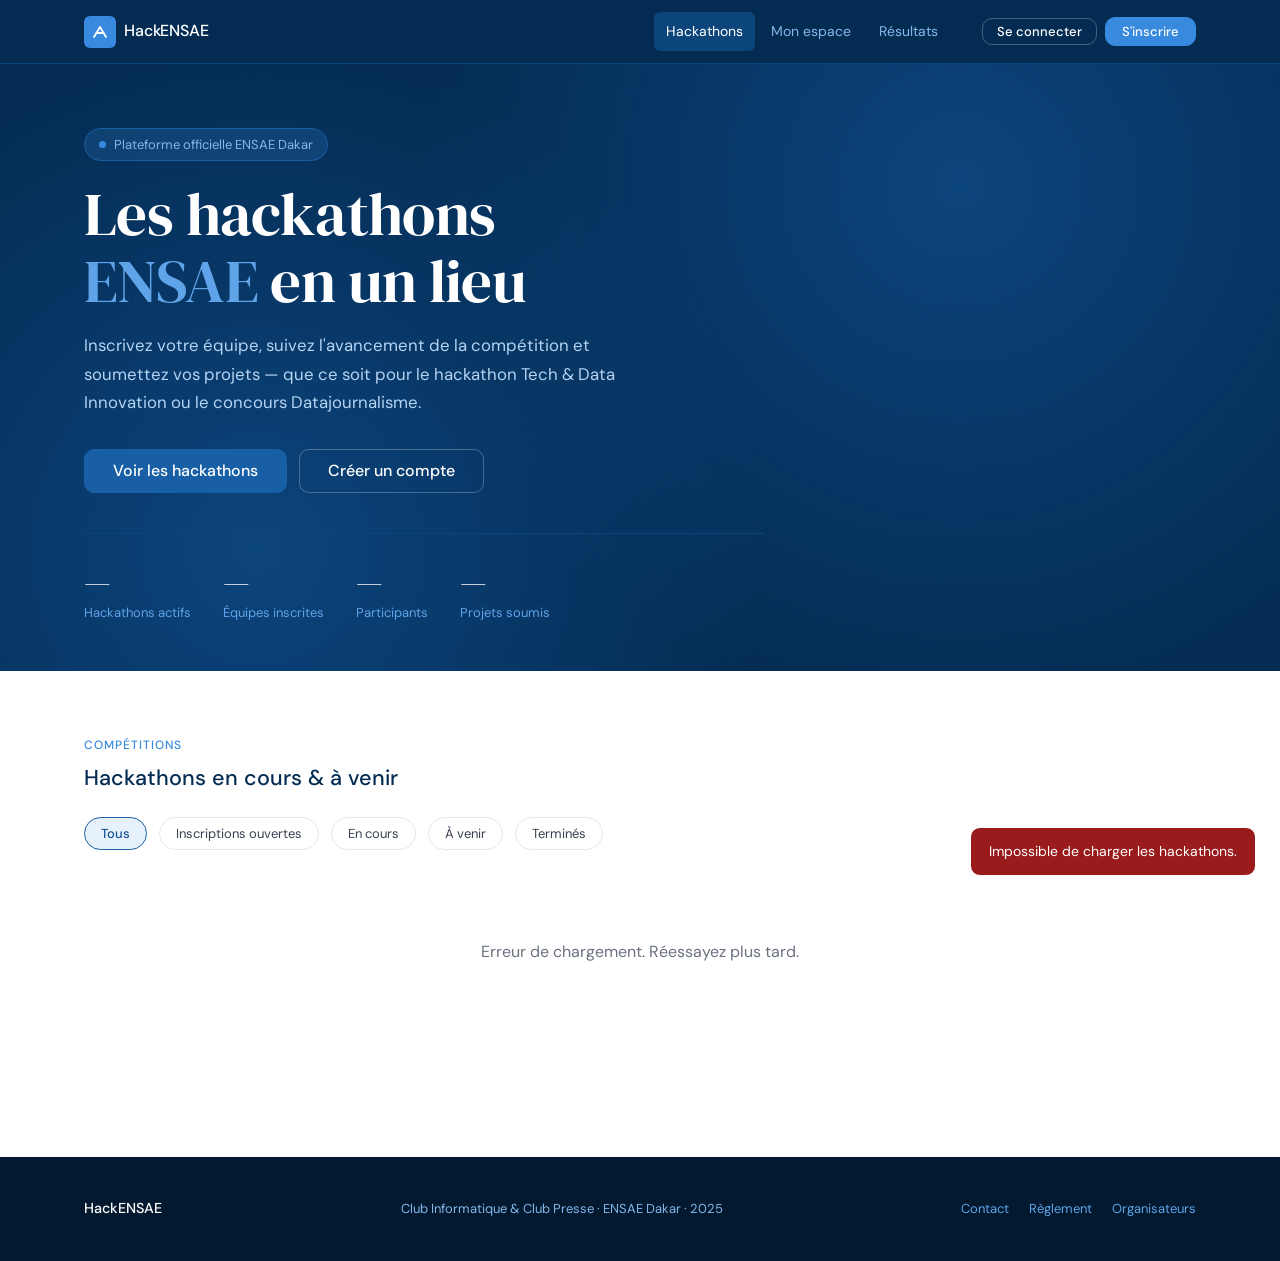
==== frontend/index.html @ 6eb2222e "Initialisation" ====
<!DOCTYPE html>
<html lang="fr">
<head>
  <meta charset="UTF-8"/>
  <meta name="viewport" content="width=device-width, initial-scale=1.0"/>
  <title>HackENSAE — Plateforme des hackathons ENSAE</title>
  <link rel="stylesheet" href="css/design-system.css"/>
  <style>
    .site-hero{background:var(--blue-900);padding:var(--space-16) 0 var(--space-12);position:relative;overflow:hidden;}
    .site-hero::before{content:'';position:absolute;inset:0;background-image:radial-gradient(circle at 75% 20%,var(--blue-800) 0%,transparent 50%),radial-gradient(circle at 20% 80%,var(--blue-800) 0%,transparent 45%);}
    .site-hero__inner{position:relative;z-index:1;max-width:680px;}
    .site-hero__eyebrow{display:inline-flex;align-items:center;gap:var(--space-2);padding:5px 14px;background:rgba(55,138,221,0.2);border:1px solid var(--blue-600);border-radius:var(--radius-full);font-size:0.8125rem;color:var(--blue-200);margin-bottom:var(--space-5);}
    .site-hero__eyebrow span{width:7px;height:7px;border-radius:50%;background:var(--blue-400);animation:pulse 2s ease infinite;}
    @keyframes pulse{0%,100%{opacity:1;transform:scale(1);}50%{opacity:0.5;transform:scale(0.85);}}
    .site-hero h1{color:var(--white);margin-bottom:var(--space-4);}
    .site-hero h1 em{font-style:normal;color:var(--blue-300);font-family:var(--font-display);}
    .site-hero__desc{color:var(--blue-100);font-size:1.05rem;line-height:1.7;margin-bottom:var(--space-8);max-width:560px;}
    .site-hero__actions{display:flex;gap:var(--space-3);flex-wrap:wrap;}
    .site-hero__stats{display:flex;gap:var(--space-8);margin-top:var(--space-10);padding-top:var(--space-8);border-top:1px solid var(--blue-800);flex-wrap:wrap;}
    .hero-stat__value{font-family:var(--font-display);font-size:2rem;color:var(--white);line-height:1;}
    .hero-stat__label{font-size:0.8125rem;color:var(--blue-300);margin-top:4px;}
    .filters-bar{display:flex;align-items:center;gap:var(--space-3);flex-wrap:wrap;margin-bottom:var(--space-6);}
    .filter-btn{padding:7px 16px;border-radius:var(--radius-full);font-size:0.8125rem;border:1px solid var(--gray-200);background:var(--white);color:var(--gray-700);cursor:pointer;transition:all var(--transition);}
    .filter-btn:hover{border-color:var(--blue-300);color:var(--blue-700);background:var(--blue-25);}
    .filter-btn.active{border-color:var(--blue-600);color:var(--blue-700);background:var(--blue-50);font-weight:500;}
    .cards-grid{display:grid;grid-template-columns:repeat(auto-fill,minmax(320px,1fr));gap:var(--space-5);}
    .empty-state{grid-column:1/-1;text-align:center;padding:var(--space-16) var(--space-6);color:var(--gray-500);}
    .cta-band{background:var(--blue-25);border:1px solid var(--blue-100);border-radius:var(--radius-xl);padding:var(--space-10) var(--space-8);display:flex;align-items:center;justify-content:space-between;gap:var(--space-8);flex-wrap:wrap;}
    .cta-band h2{color:var(--blue-900);margin-bottom:var(--space-2);}
    .cta-band p{color:var(--gray-500);font-size:0.9rem;}
    .skeleton{border-radius:var(--radius-lg);border:1px solid var(--gray-200);overflow:hidden;}
    .skeleton__header{height:90px;background:var(--gray-200);animation:shimmer 1.4s ease infinite;}
    .skeleton__body{padding:var(--space-5);display:flex;flex-direction:column;gap:var(--space-3);}
    .skeleton__line{height:13px;background:var(--gray-100);border-radius:4px;animation:shimmer 1.4s ease infinite;}
    .skeleton__line--short{width:60%;}
    @keyframes shimmer{0%,100%{opacity:1;}50%{opacity:0.5;}}
    .site-footer{background:var(--blue-950);color:var(--blue-200);padding:var(--space-10) 0;margin-top:var(--space-16);}
    .footer-inner{display:flex;align-items:center;justify-content:space-between;flex-wrap:wrap;gap:var(--space-4);}
    .footer-logo{font-size:0.9rem;font-weight:500;color:var(--white);}
    .footer-credits{font-size:0.8125rem;}
    .footer-links{display:flex;gap:var(--space-5);}
    .footer-links a{font-size:0.8125rem;color:var(--blue-300);transition:color var(--transition);}
    .footer-links a:hover{color:var(--white);}
  </style>
</head>
<body>
  <header>
    <nav class="navbar">
      <div class="container navbar__inner">
        <a href="index.html" class="navbar__logo">
          <div class="navbar__logo-mark">
            <svg viewBox="0 0 18 18" fill="none"><path d="M3 14L9 4L15 14" stroke="white" stroke-width="1.8" stroke-linecap="round" stroke-linejoin="round"/><path d="M5.5 10H12.5" stroke="white" stroke-width="1.8" stroke-linecap="round"/></svg>
          </div>
          <span class="navbar__logo-text">HackENSAE</span>
        </a>
        <div class="navbar__links">
          <a href="index.html" class="navbar__link active">Hackathons</a>
          <a href="pages/mon-espace.html" class="navbar__link">Mon espace</a>
          <a href="pages/resultats.html" class="navbar__link">Résultats</a>
        </div>
        <div class="navbar__actions">
          <a href="pages/login.html" class="btn btn-ghost btn-sm">Se connecter</a>
          <a href="pages/login.html" class="btn btn-nav btn-sm">S'inscrire</a>
        </div>
      </div>
    </nav>
  </header>

  <section class="site-hero">
    <div class="container">
      <div class="site-hero__inner">
        <div class="site-hero__eyebrow"><span></span>Plateforme officielle ENSAE Dakar</div>
        <h1 class="display-xl">Les hackathons<br><em>ENSAE</em> en un lieu</h1>
        <p class="site-hero__desc">Inscrivez votre équipe, suivez l'avancement de la compétition et soumettez vos projets — que ce soit pour le hackathon Tech &amp; Data Innovation ou le concours Datajournalisme.</p>
        <div class="site-hero__actions">
          <a href="#hackathons" class="btn btn-primary btn-lg">Voir les hackathons</a>
          <a href="pages/login.html" class="btn btn-ghost btn-lg">Créer un compte</a>
        </div>
        <div class="site-hero__stats">
          <div><div class="hero-stat__value" id="stat-hackathons">—</div><div class="hero-stat__label">Hackathons actifs</div></div>
          <div><div class="hero-stat__value" id="stat-equipes">—</div><div class="hero-stat__label">Équipes inscrites</div></div>
          <div><div class="hero-stat__value" id="stat-participants">—</div><div class="hero-stat__label">Participants</div></div>
          <div><div class="hero-stat__value" id="stat-projets">—</div><div class="hero-stat__label">Projets soumis</div></div>
        </div>
      </div>
    </div>
  </section>

  <section class="section" id="hackathons">
    <div class="container">
      <div class="section-header">
        <div><p class="section-eyebrow">Compétitions</p><h2>Hackathons en cours &amp; à venir</h2></div>
      </div>
      <div class="filters-bar">
        <button class="filter-btn active" data-filter="all">Tous</button>
        <button class="filter-btn" data-filter="inscriptions">Inscriptions ouvertes</button>
        <button class="filter-btn" data-filter="en_cours">En cours</button>
        <button class="filter-btn" data-filter="a_venir">À venir</button>
        <button class="filter-btn" data-filter="termine">Terminés</button>
      </div>
      <div class="cards-grid" id="hackathons-grid">
        <div class="skeleton"><div class="skeleton__header"></div><div class="skeleton__body"><div class="skeleton__line"></div><div class="skeleton__line skeleton__line--short"></div><div class="skeleton__line"></div></div></div>
        <div class="skeleton"><div class="skeleton__header"></div><div class="skeleton__body"><div class="skeleton__line"></div><div class="skeleton__line skeleton__line--short"></div><div class="skeleton__line"></div></div></div>
      </div>
    </div>
  </section>

  <footer class="site-footer">
    <div class="container">
      <div class="footer-inner">
        <span class="footer-logo">HackENSAE</span>
        <span class="footer-credits">Club Informatique &amp; Club Presse · ENSAE Dakar · 2025</span>
        <div class="footer-links"><a href="#">Contact</a><a href="#">Règlement</a><a href="pages/login.html?role=organisateur">Organisateurs</a></div>
      </div>
    </div>
  </footer>

  <script src="js/utils.js"></script>
  <script>
    let allHackathons = [];
    let currentFilter = 'all';

    function renderGrid(hackathons) {
      const grid = document.getElementById('hackathons-grid');
      const filtered = currentFilter === 'all'
        ? hackathons
        : hackathons.filter(h => h.statut === currentFilter);
      if (!filtered.length) {
        grid.innerHTML = '<div class="empty-state"><p>Aucun hackathon pour ce filtre.</p></div>';
        return;
      }
      grid.innerHTML = filtered.map(renderHackathonCard).join('');
    }

    async function init() {
      try {
        const [hackathons, stats] = await Promise.all([
          apiFetch('/hackathons'),
          apiFetch('/hackathons/stats'),
        ]);
        allHackathons = hackathons;
        document.getElementById('stat-hackathons').textContent   = stats.hackathons;
        document.getElementById('stat-equipes').textContent      = stats.equipes;
        document.getElementById('stat-participants').textContent = stats.participants;
        document.getElementById('stat-projets').textContent      = stats.projets;
        renderGrid(allHackathons);
      } catch (err) {
        toast('Impossible de charger les hackathons.', 'error');
        document.getElementById('hackathons-grid').innerHTML =
          '<div class="empty-state"><p>Erreur de chargement. Réessayez plus tard.</p></div>';
      }
    }

    document.querySelectorAll('.filter-btn').forEach(btn => {
      btn.addEventListener('click', () => {
        document.querySelectorAll('.filter-btn').forEach(b => b.classList.remove('active'));
        btn.classList.add('active');
        currentFilter = btn.dataset.filter;
        renderGrid(allHackathons);
      });
    });

    init();
  </script>
</body>
</html>
---- frontend/css/design-system.css ----
/* ============================================================
   HackENSAE — Design System
   Palette : bleu marine (#042C53) → blanc
   Police  : DM Sans (corps) + DM Serif Display (titres héro)
   ============================================================ */

@import url('https://fonts.googleapis.com/css2?family=DM+Sans:ital,opsz,wght@0,9..40,300;0,9..40,400;0,9..40,500;1,9..40,300&family=DM+Serif+Display:ital@0;1&display=swap');

/* ── Tokens ─────────────────────────────────────────────── */
:root {
  /* Brand blues */
  --blue-950: #02192F;
  --blue-900: #042C53;
  --blue-800: #0C447C;
  --blue-700: #145196;
  --blue-600: #185FA5;
  --blue-500: #2874BE;
  --blue-400: #378ADD;
  --blue-300: #5FA3E8;
  --blue-200: #85B7EB;
  --blue-100: #B5D4F4;
  --blue-50:  #E6F1FB;
  --blue-25:  #F4F9FE;

  /* Neutrals */
  --gray-900: #111827;
  --gray-700: #374151;
  --gray-500: #6B7280;
  --gray-400: #9CA3AF;
  --gray-200: #E5E7EB;
  --gray-100: #F3F4F6;
  --gray-50:  #F9FAFB;
  --white:    #FFFFFF;

  /* Semantic */
  --success-dark:  #065F46;
  --success-mid:   #059669;
  --success-light: #D1FAE5;
  --warning-dark:  #92400E;
  --warning-mid:   #D97706;
  --warning-light: #FEF3C7;
  --danger-dark:   #991B1B;
  --danger-mid:    #DC2626;
  --danger-light:  #FEE2E2;

  /* Typography */
  --font-display: 'DM Serif Display', Georgia, serif;
  --font-body:    'DM Sans', system-ui, sans-serif;

  /* Spacing scale */
  --space-1:  4px;
  --space-2:  8px;
  --space-3:  12px;
  --space-4:  16px;
  --space-5:  20px;
  --space-6:  24px;
  --space-8:  32px;
  --space-10: 40px;
  --space-12: 48px;
  --space-16: 64px;

  /* Radii */
  --radius-sm: 6px;
  --radius-md: 10px;
  --radius-lg: 14px;
  --radius-xl: 20px;
  --radius-full: 9999px;

  /* Borders */
  --border-light:  1px solid var(--gray-200);
  --border-medium: 1px solid var(--gray-300, #D1D5DB);
  --border-brand:  1px solid var(--blue-200);

  /* Shadows */
  --shadow-xs: 0 1px 2px rgba(4,44,83,0.06);
  --shadow-sm: 0 2px 8px rgba(4,44,83,0.08);
  --shadow-md: 0 4px 16px rgba(4,44,83,0.10);

  /* Transitions */
  --transition: 150ms ease;
  --transition-slow: 280ms ease;

  /* Layout */
  --container-max: 1160px;
  --nav-height: 64px;
}

/* ── Reset ───────────────────────────────────────────────── */
*, *::before, *::after { box-sizing: border-box; margin: 0; padding: 0; }
html { font-size: 16px; -webkit-text-size-adjust: 100%; scroll-behavior: smooth; }
body {
  font-family: var(--font-body);
  font-size: 1rem;
  line-height: 1.65;
  color: var(--gray-900);
  background: var(--white);
  -webkit-font-smoothing: antialiased;
}
img, svg { display: block; max-width: 100%; }
a { color: inherit; text-decoration: none; }
button, input, select, textarea { font-family: inherit; font-size: inherit; }
ul, ol { list-style: none; }

/* ── Typography ─────────────────────────────────────────── */
.display-xl {
  font-family: var(--font-display);
  font-size: clamp(2.4rem, 5vw, 3.8rem);
  line-height: 1.1;
  letter-spacing: -0.01em;
  color: var(--blue-900);
}
.display-lg {
  font-family: var(--font-display);
  font-size: clamp(1.8rem, 3.5vw, 2.6rem);
  line-height: 1.2;
  color: var(--blue-900);
}
h1 { font-size: 1.75rem; font-weight: 500; line-height: 1.3; }
h2 { font-size: 1.35rem; font-weight: 500; line-height: 1.35; }
h3 { font-size: 1.1rem;  font-weight: 500; line-height: 1.4; }
h4 { font-size: 0.95rem; font-weight: 500; }
p  { line-height: 1.7; }

.text-sm   { font-size: 0.875rem; }
.text-xs   { font-size: 0.75rem; }
.text-muted { color: var(--gray-500); }
.text-brand { color: var(--blue-600); }
.font-medium { font-weight: 500; }

/* ── Layout helpers ─────────────────────────────────────── */
.container {
  width: 100%;
  max-width: var(--container-max);
  margin-inline: auto;
  padding-inline: var(--space-6);
}
.section { padding-block: var(--space-16); }
.section-sm { padding-block: var(--space-10); }

/* ── Navigation ─────────────────────────────────────────── */
.navbar {
  position: sticky;
  top: 0;
  z-index: 100;
  height: var(--nav-height);
  background: var(--blue-900);
  border-bottom: 1px solid var(--blue-800);
}
.navbar__inner {
  height: 100%;
  display: flex;
  align-items: center;
  gap: var(--space-8);
}
.navbar__logo {
  display: flex;
  align-items: center;
  gap: var(--space-2);
  margin-right: auto;
}
.navbar__logo-mark {
  width: 32px; height: 32px;
  background: var(--blue-400);
  border-radius: var(--radius-sm);
  display: flex; align-items: center; justify-content: center;
}
.navbar__logo-mark svg { width: 18px; height: 18px; }
.navbar__logo-text {
  font-size: 1rem;
  font-weight: 500;
  color: var(--white);
  letter-spacing: -0.01em;
}
.navbar__links { display: flex; gap: var(--space-1); }
.navbar__link {
  padding: var(--space-2) var(--space-3);
  border-radius: var(--radius-sm);
  font-size: 0.875rem;
  color: var(--blue-200);
  transition: color var(--transition), background var(--transition);
}
.navbar__link:hover { color: var(--white); background: var(--blue-800); }
.navbar__link.active { color: var(--white); background: var(--blue-800); }
.navbar__actions { display: flex; gap: var(--space-2); align-items: center; }

/* ── Buttons ─────────────────────────────────────────────── */
.btn {
  display: inline-flex;
  align-items: center;
  justify-content: center;
  gap: var(--space-2);
  padding: 9px 20px;
  border-radius: var(--radius-md);
  font-size: 0.875rem;
  font-weight: 500;
  border: 1px solid transparent;
  cursor: pointer;
  transition: background var(--transition), border-color var(--transition), transform var(--transition);
  white-space: nowrap;
  line-height: 1;
}
.btn:active { transform: scale(0.98); }
.btn:disabled { opacity: 0.5; cursor: not-allowed; }

.btn-primary {
  background: var(--blue-600);
  color: var(--white);
  border-color: var(--blue-600);
}
.btn-primary:hover { background: var(--blue-700); border-color: var(--blue-700); }

.btn-secondary {
  background: var(--white);
  color: var(--blue-700);
  border-color: var(--blue-200);
}
.btn-secondary:hover { background: var(--blue-25); border-color: var(--blue-300); }

.btn-ghost {
  background: transparent;
  color: var(--white);
  border-color: rgba(255,255,255,0.25);
}
.btn-ghost:hover { background: rgba(255,255,255,0.1); border-color: rgba(255,255,255,0.4); }

.btn-outline {
  background: transparent;
  color: var(--gray-700);
  border-color: var(--gray-200);
}
.btn-outline:hover { background: var(--gray-50); border-color: var(--gray-300, #D1D5DB); }

.btn-sm { padding: 6px 14px; font-size: 0.8125rem; }
.btn-lg { padding: 13px 28px; font-size: 1rem; }
.btn-full { width: 100%; }

.btn-nav {
  background: var(--blue-400);
  color: var(--white);
  border-color: var(--blue-400);
  font-size: 0.8125rem;
  padding: 7px 16px;
}
.btn-nav:hover { background: var(--blue-300); }

/* ── Badges & tags ───────────────────────────────────────── */
.badge {
  display: inline-flex;
  align-items: center;
  gap: 5px;
  padding: 3px 10px;
  border-radius: var(--radius-full);
  font-size: 0.75rem;
  font-weight: 500;
  line-height: 1.4;
}
.badge::before {
  content: '';
  width: 6px; height: 6px;
  border-radius: 50%;
  background: currentColor;
  opacity: 0.7;
  flex-shrink: 0;
}
.badge-blue    { background: var(--blue-50);      color: var(--blue-800); }
.badge-green   { background: var(--success-light); color: var(--success-dark); }
.badge-amber   { background: var(--warning-light); color: var(--warning-dark); }
.badge-red     { background: var(--danger-light);  color: var(--danger-dark); }
.badge-gray    { background: var(--gray-100);      color: var(--gray-700); }

.tag {
  display: inline-block;
  padding: 4px 10px;
  border-radius: var(--radius-sm);
  font-size: 0.75rem;
  font-weight: 500;
  background: var(--blue-50);
  color: var(--blue-800);
  border: 1px solid var(--blue-100);
}

/* ── Cards ───────────────────────────────────────────────── */
.card {
  background: var(--white);
  border: var(--border-light);
  border-radius: var(--radius-lg);
  overflow: hidden;
  transition: box-shadow var(--transition-slow), transform var(--transition-slow);
}
.card:hover {
  box-shadow: var(--shadow-md);
  transform: translateY(-2px);
}
.card__header {
  padding: var(--space-5) var(--space-6);
  background: var(--blue-900);
  position: relative;
}
.card__header--teal { background: var(--success-dark); }
.card__header-badge {
  position: absolute;
  top: var(--space-4);
  right: var(--space-4);
}
.card__header h3 { color: var(--white); font-size: 1rem; margin-bottom: 2px; }
.card__header p  { color: var(--blue-200); font-size: 0.8125rem; }
.card__header--teal p { color: rgba(255,255,255,0.7); }
.card__body { padding: var(--space-5) var(--space-6); }
.card__footer {
  padding: var(--space-4) var(--space-6);
  border-top: var(--border-light);
  display: flex;
  align-items: center;
  justify-content: space-between;
}

/* ── Metric cards ────────────────────────────────────────── */
.metric-card {
  background: var(--blue-25);
  border: var(--border-brand);
  border-radius: var(--radius-md);
  padding: var(--space-4) var(--space-5);
}
.metric-card__label {
  font-size: 0.75rem;
  color: var(--gray-500);
  margin-bottom: var(--space-1);
  font-weight: 500;
  text-transform: uppercase;
  letter-spacing: 0.04em;
}
.metric-card__value {
  font-size: 1.75rem;
  font-weight: 500;
  color: var(--blue-900);
  line-height: 1;
}
.metric-card__sub {
  font-size: 0.75rem;
  color: var(--success-mid);
  margin-top: 4px;
}
.metric-card__sub--warn { color: var(--warning-mid); }

/* ── Progress ────────────────────────────────────────────── */
.progress {
  height: 5px;
  background: var(--gray-200);
  border-radius: var(--radius-full);
  overflow: hidden;
}
.progress__bar {
  height: 100%;
  background: var(--blue-500);
  border-radius: var(--radius-full);
  transition: width 0.5s ease;
}
.progress__bar--green  { background: var(--success-mid); }
.progress__bar--amber  { background: var(--warning-mid); }

/* ── Forms ───────────────────────────────────────────────── */
.form-group { display: flex; flex-direction: column; gap: 6px; }
.form-label {
  font-size: 0.8125rem;
  font-weight: 500;
  color: var(--gray-700);
}
.form-label .required { color: var(--danger-mid); margin-left: 2px; }
.form-control {
  padding: 9px 13px;
  border-radius: var(--radius-md);
  border: var(--border-light);
  background: var(--white);
  color: var(--gray-900);
  font-size: 0.875rem;
  transition: border-color var(--transition), box-shadow var(--transition);
  width: 100%;
}
.form-control:hover  { border-color: var(--blue-200); }
.form-control:focus  {
  outline: none;
  border-color: var(--blue-400);
  box-shadow: 0 0 0 3px rgba(55,138,221,0.15);
}
.form-control::placeholder { color: var(--gray-400); }
textarea.form-control { resize: vertical; min-height: 90px; line-height: 1.6; }
select.form-control   { cursor: pointer; }

.form-hint { font-size: 0.75rem; color: var(--gray-500); }
.form-error { font-size: 0.75rem; color: var(--danger-mid); }

.form-grid-2 { display: grid; grid-template-columns: 1fr 1fr; gap: var(--space-4); }
.form-grid-3 { display: grid; grid-template-columns: 1fr 1fr 1fr; gap: var(--space-4); }
@media (max-width: 600px) {
  .form-grid-2, .form-grid-3 { grid-template-columns: 1fr; }
}

/* ── Sections ────────────────────────────────────────────── */
.section-header {
  display: flex;
  align-items: baseline;
  justify-content: space-between;
  margin-bottom: var(--space-6);
  gap: var(--space-4);
}
.section-header h2 { color: var(--blue-900); }
.section-eyebrow {
  font-size: 0.75rem;
  font-weight: 500;
  text-transform: uppercase;
  letter-spacing: 0.08em;
  color: var(--blue-400);
  margin-bottom: var(--space-2);
}

/* ── Dividers ────────────────────────────────────────────── */
hr { border: none; border-top: var(--border-light); }
.divider { border-top: var(--border-light); margin-block: var(--space-6); }

/* ── Alerts / Banners ────────────────────────────────────── */
.alert {
  display: flex;
  gap: var(--space-3);
  padding: var(--space-3) var(--space-4);
  border-radius: var(--radius-md);
  font-size: 0.875rem;
  border: 1px solid transparent;
}
.alert-info    { background: var(--blue-50);      border-color: var(--blue-100);      color: var(--blue-800); }
.alert-success { background: var(--success-light); border-color: #A7F3D0;              color: var(--success-dark); }
.alert-warning { background: var(--warning-light); border-color: #FDE68A;              color: var(--warning-dark); }
.alert-danger  { background: var(--danger-light);  border-color: #FECACA;              color: var(--danger-dark); }

/* ── Steps indicator ─────────────────────────────────────── */
.steps-bar {
  display: flex;
  align-items: center;
  gap: 0;
  padding: var(--space-3) var(--space-6);
  background: var(--blue-800);
  overflow-x: auto;
}
.step-item {
  display: flex;
  align-items: center;
  gap: var(--space-2);
  padding: var(--space-2) 0;
  margin-right: var(--space-6);
  font-size: 0.8125rem;
  color: var(--blue-200);
  border-bottom: 2px solid transparent;
  white-space: nowrap;
  flex-shrink: 0;
  cursor: default;
}
.step-item.active { color: var(--white); border-bottom-color: var(--white); }
.step-item.done   { color: rgba(159,225,203,0.85); }
.step-num {
  width: 22px; height: 22px;
  border-radius: 50%;
  background: var(--blue-900);
  display: flex; align-items: center; justify-content: center;
  font-size: 0.7rem; font-weight: 500;
  flex-shrink: 0;
}
.step-item.active .step-num { background: var(--white); color: var(--blue-800); }
.step-item.done   .step-num { background: var(--success-mid); color: var(--white); }

/* ── Hero banner ─────────────────────────────────────────── */
.hero-banner {
  background: var(--blue-900);
  padding: var(--space-8) var(--space-8) var(--space-6);
  position: relative;
  overflow: hidden;
}
.hero-banner::before {
  content: '';
  position: absolute;
  right: -80px; top: -80px;
  width: 320px; height: 320px;
  border-radius: 50%;
  background: var(--blue-800);
  opacity: 0.4;
}
.hero-banner::after {
  content: '';
  position: absolute;
  right: 60px; top: 40px;
  width: 160px; height: 160px;
  border-radius: 50%;
  background: var(--blue-700);
  opacity: 0.25;
}
.hero-banner__content { position: relative; z-index: 1; }
.hero-banner h1       { color: var(--white); margin-bottom: var(--space-2); }
.hero-banner p        { color: var(--blue-200); font-size: 0.9rem; }
.hero-banner__meta {
  display: flex;
  gap: var(--space-6);
  margin-top: var(--space-5);
  flex-wrap: wrap;
}
.hero-meta-item { display: flex; flex-direction: column; gap: 2px; }
.hero-meta-item__label { font-size: 0.7rem; color: var(--blue-300); text-transform: uppercase; letter-spacing: 0.06em; }
.hero-meta-item__value { font-size: 0.875rem; color: var(--white); font-weight: 500; }

/* ── Tables ──────────────────────────────────────────────── */
.table-wrapper { overflow-x: auto; border-radius: var(--radius-lg); border: var(--border-light); }
table { width: 100%; border-collapse: collapse; font-size: 0.875rem; }
thead tr { background: var(--blue-25); border-bottom: var(--border-brand); }
thead th { padding: 11px var(--space-4); text-align: left; font-weight: 500; color: var(--blue-800); font-size: 0.8125rem; white-space: nowrap; }
tbody tr { border-bottom: var(--border-light); transition: background var(--transition); }
tbody tr:last-child { border-bottom: none; }
tbody tr:hover { background: var(--gray-50); }
tbody td { padding: 11px var(--space-4); color: var(--gray-700); vertical-align: middle; }

/* ── Sidebar layout ──────────────────────────────────────── */
.sidebar-layout {
  display: grid;
  grid-template-columns: minmax(0, 1fr) 300px;
  gap: var(--space-6);
  align-items: start;
}
@media (max-width: 900px) {
  .sidebar-layout { grid-template-columns: 1fr; }
}

/* ── Upload zone ─────────────────────────────────────────── */
.upload-zone {
  border: 1.5px dashed var(--gray-200);
  border-radius: var(--radius-md);
  padding: var(--space-6);
  text-align: center;
  cursor: pointer;
  transition: border-color var(--transition), background var(--transition);
}
.upload-zone:hover { border-color: var(--blue-300); background: var(--blue-25); }
.upload-zone__icon { margin: 0 auto var(--space-3); color: var(--gray-400); }
.upload-zone__title { font-size: 0.875rem; color: var(--gray-700); font-weight: 500; }
.upload-zone__hint  { font-size: 0.75rem; color: var(--gray-500); margin-top: 3px; }

/* ── Member block ────────────────────────────────────────── */
.member-block {
  background: var(--gray-50);
  border: var(--border-light);
  border-radius: var(--radius-md);
  padding: var(--space-4) var(--space-5);
  margin-bottom: var(--space-3);
}
.member-block__header {
  display: flex;
  align-items: center;
  justify-content: space-between;
  margin-bottom: var(--space-3);
}
.member-block__title { font-size: 0.8125rem; font-weight: 500; color: var(--gray-700); }

/* ── Responsive ──────────────────────────────────────────── */
@media (max-width: 768px) {
  :root { --nav-height: 56px; }
  .navbar__links { display: none; }
  .container { padding-inline: var(--space-4); }
  .section { padding-block: var(--space-10); }
  .hero-banner { padding: var(--space-6) var(--space-5) var(--space-5); }
}

/* ── Utilities ───────────────────────────────────────────── */
.flex       { display: flex; }
.flex-col   { display: flex; flex-direction: column; }
.items-center { align-items: center; }
.justify-between { justify-content: space-between; }
.gap-2  { gap: var(--space-2); }
.gap-3  { gap: var(--space-3); }
.gap-4  { gap: var(--space-4); }
.gap-6  { gap: var(--space-6); }
.mt-2   { margin-top: var(--space-2); }
.mt-3   { margin-top: var(--space-3); }
.mt-4   { margin-top: var(--space-4); }
.mt-6   { margin-top: var(--space-6); }
.mb-2   { margin-bottom: var(--space-2); }
.mb-4   { margin-bottom: var(--space-4); }
.mb-6   { margin-bottom: var(--space-6); }
.p-4    { padding: var(--space-4); }
.p-6    { padding: var(--space-6); }
.w-full { width: 100%; }
.text-center { text-align: center; }
.text-right  { text-align: right; }
.hidden { display: none !important; }
.sr-only { position: absolute; width: 1px; height: 1px; overflow: hidden; clip: rect(0,0,0,0); }
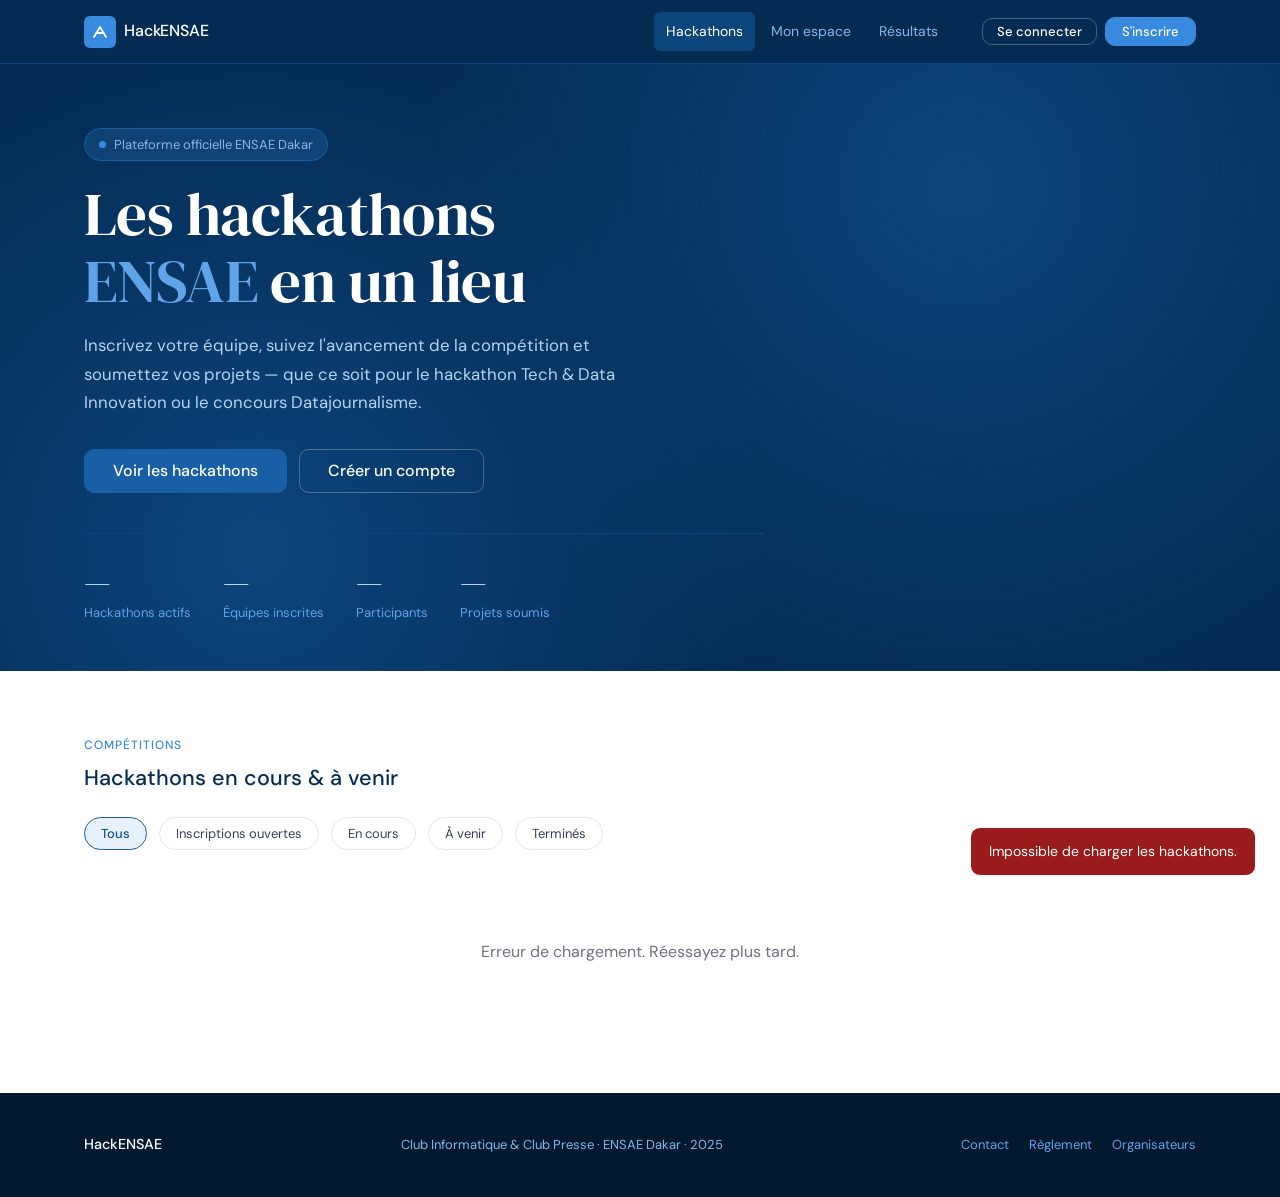
==== commit f4598aa7: "feat: initialize frontend pages, styling system, and backend routing structure" ====
--- a/frontend/index.html
+++ b/frontend/index.html
@@ -4,7 +4,7 @@
   <meta charset="UTF-8"/>
   <meta name="viewport" content="width=device-width, initial-scale=1.0"/>
   <title>HackENSAE — Plateforme des hackathons ENSAE</title>
-  <link rel="stylesheet" href="css/design-system.css"/>
+  <link rel="stylesheet" href="css/design-system.css?v=1.1"/>
   <style>
     .site-hero{background:var(--blue-900);padding:var(--space-16) 0 var(--space-12);position:relative;overflow:hidden;}
     .site-hero::before{content:'';position:absolute;inset:0;background-image:radial-gradient(circle at 75% 20%,var(--blue-800) 0%,transparent 50%),radial-gradient(circle at 20% 80%,var(--blue-800) 0%,transparent 45%);}
@@ -34,13 +34,6 @@
     .skeleton__line{height:13px;background:var(--gray-100);border-radius:4px;animation:shimmer 1.4s ease infinite;}
     .skeleton__line--short{width:60%;}
     @keyframes shimmer{0%,100%{opacity:1;}50%{opacity:0.5;}}
-    .site-footer{background:var(--blue-950);color:var(--blue-200);padding:var(--space-10) 0;margin-top:var(--space-16);}
-    .footer-inner{display:flex;align-items:center;justify-content:space-between;flex-wrap:wrap;gap:var(--space-4);}
-    .footer-logo{font-size:0.9rem;font-weight:500;color:var(--white);}
-    .footer-credits{font-size:0.8125rem;}
-    .footer-links{display:flex;gap:var(--space-5);}
-    .footer-links a{font-size:0.8125rem;color:var(--blue-300);transition:color var(--transition);}
-    .footer-links a:hover{color:var(--white);}
   </style>
 </head>
 <body>
@@ -110,7 +103,7 @@
       <div class="footer-inner">
         <span class="footer-logo">HackENSAE</span>
         <span class="footer-credits">Club Informatique &amp; Club Presse · ENSAE Dakar · 2025</span>
-        <div class="footer-links"><a href="#">Contact</a><a href="#">Règlement</a><a href="pages/login.html?role=organisateur">Organisateurs</a></div>
+        <div class="footer-links"><a href="pages/contact.html">Contact</a><a href="pages/reglement.html">Règlement</a><a href="pages/login.html?role=organisateur">Organisateurs</a></div>
       </div>
     </div>
   </footer>
--- a/frontend/css/design-system.css
+++ b/frontend/css/design-system.css
@@ -95,7 +95,11 @@
   color: var(--gray-900);
   background: var(--white);
   -webkit-font-smoothing: antialiased;
-}
+  display: flex;
+  flex-direction: column;
+  min-height: 100vh;
+}
+main { flex: 1; }
 img, svg { display: block; max-width: 100%; }
 a { color: inherit; text-decoration: none; }
 button, input, select, textarea { font-family: inherit; font-size: inherit; }
@@ -587,3 +591,12 @@
 .text-right  { text-align: right; }
 .hidden { display: none !important; }
 .sr-only { position: absolute; width: 1px; height: 1px; overflow: hidden; clip: rect(0,0,0,0); }
+
+/* ── Footer ──────────────────────────────────────────────── */
+.site-footer { background: var(--blue-950); color: var(--blue-200); padding: var(--space-10) 0; margin-top: auto; }
+.footer-inner { display: flex; align-items: center; justify-content: space-between; flex-wrap: wrap; gap: var(--space-4); }
+.footer-logo { font-size: 0.9rem; font-weight: 500; color: var(--white); }
+.footer-credits { font-size: 0.8125rem; }
+.footer-links { display: flex; gap: var(--space-5); }
+.footer-links a { font-size: 0.8125rem; color: var(--blue-300); transition: color var(--transition); }
+.footer-links a:hover { color: var(--white); }
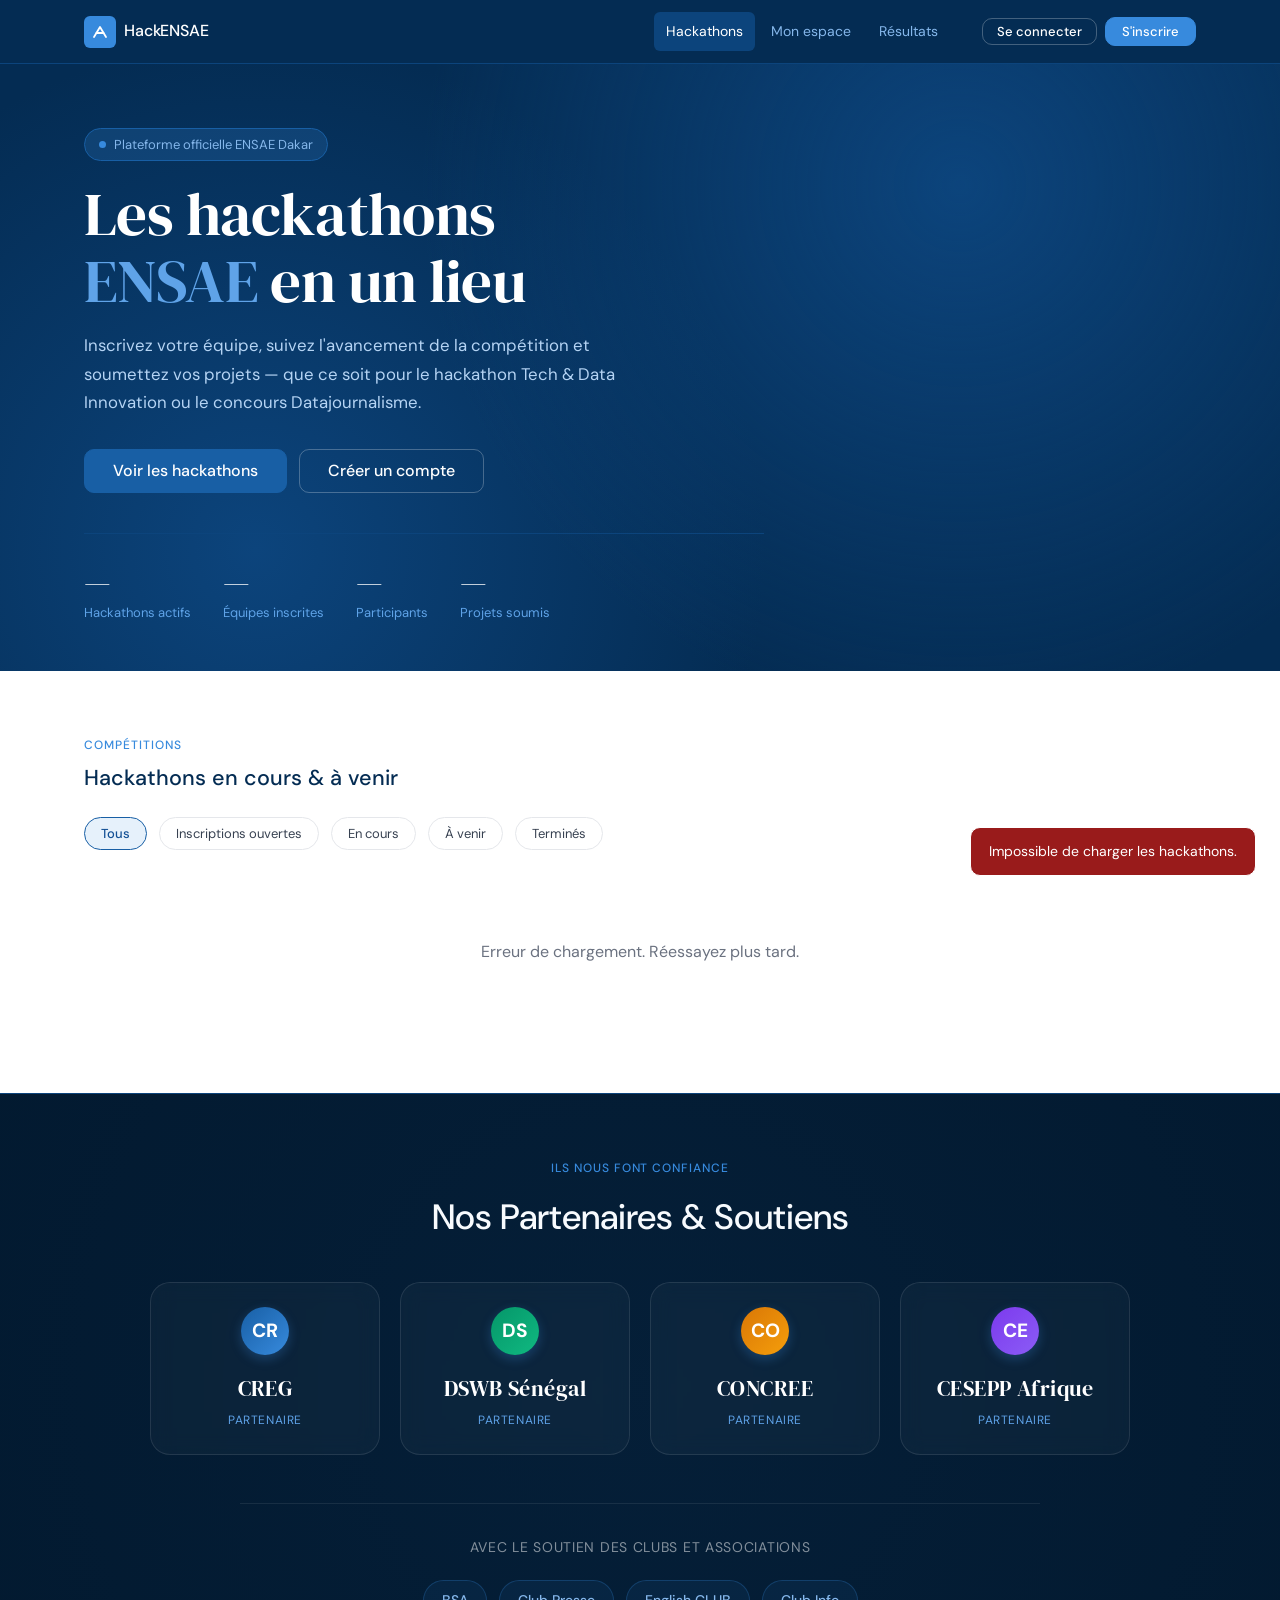
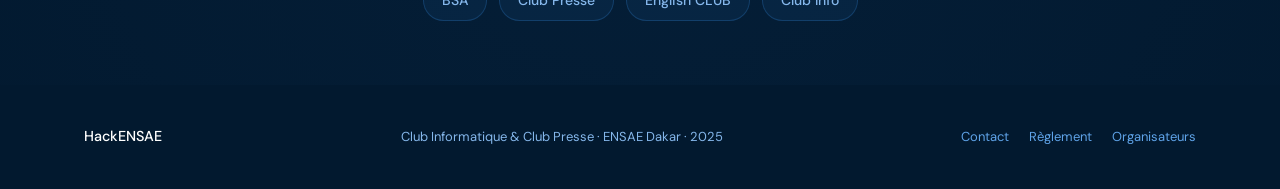
==== commit 6221e3a6: "feat: add index page with hero section and navigation for HackENSAE platform" ====
--- a/frontend/index.html
+++ b/frontend/index.html
@@ -1,48 +1,360 @@
 <!DOCTYPE html>
 <html lang="fr">
+
 <head>
-  <meta charset="UTF-8"/>
-  <meta name="viewport" content="width=device-width, initial-scale=1.0"/>
+  <meta charset="UTF-8" />
+  <meta name="viewport" content="width=device-width, initial-scale=1.0" />
   <title>HackENSAE — Plateforme des hackathons ENSAE</title>
-  <link rel="stylesheet" href="css/design-system.css?v=1.1"/>
+  <link rel="stylesheet" href="css/design-system.css?v=1.1" />
   <style>
-    .site-hero{background:var(--blue-900);padding:var(--space-16) 0 var(--space-12);position:relative;overflow:hidden;}
-    .site-hero::before{content:'';position:absolute;inset:0;background-image:radial-gradient(circle at 75% 20%,var(--blue-800) 0%,transparent 50%),radial-gradient(circle at 20% 80%,var(--blue-800) 0%,transparent 45%);}
-    .site-hero__inner{position:relative;z-index:1;max-width:680px;}
-    .site-hero__eyebrow{display:inline-flex;align-items:center;gap:var(--space-2);padding:5px 14px;background:rgba(55,138,221,0.2);border:1px solid var(--blue-600);border-radius:var(--radius-full);font-size:0.8125rem;color:var(--blue-200);margin-bottom:var(--space-5);}
-    .site-hero__eyebrow span{width:7px;height:7px;border-radius:50%;background:var(--blue-400);animation:pulse 2s ease infinite;}
-    @keyframes pulse{0%,100%{opacity:1;transform:scale(1);}50%{opacity:0.5;transform:scale(0.85);}}
-    .site-hero h1{color:var(--white);margin-bottom:var(--space-4);}
-    .site-hero h1 em{font-style:normal;color:var(--blue-300);font-family:var(--font-display);}
-    .site-hero__desc{color:var(--blue-100);font-size:1.05rem;line-height:1.7;margin-bottom:var(--space-8);max-width:560px;}
-    .site-hero__actions{display:flex;gap:var(--space-3);flex-wrap:wrap;}
-    .site-hero__stats{display:flex;gap:var(--space-8);margin-top:var(--space-10);padding-top:var(--space-8);border-top:1px solid var(--blue-800);flex-wrap:wrap;}
-    .hero-stat__value{font-family:var(--font-display);font-size:2rem;color:var(--white);line-height:1;}
-    .hero-stat__label{font-size:0.8125rem;color:var(--blue-300);margin-top:4px;}
-    .filters-bar{display:flex;align-items:center;gap:var(--space-3);flex-wrap:wrap;margin-bottom:var(--space-6);}
-    .filter-btn{padding:7px 16px;border-radius:var(--radius-full);font-size:0.8125rem;border:1px solid var(--gray-200);background:var(--white);color:var(--gray-700);cursor:pointer;transition:all var(--transition);}
-    .filter-btn:hover{border-color:var(--blue-300);color:var(--blue-700);background:var(--blue-25);}
-    .filter-btn.active{border-color:var(--blue-600);color:var(--blue-700);background:var(--blue-50);font-weight:500;}
-    .cards-grid{display:grid;grid-template-columns:repeat(auto-fill,minmax(320px,1fr));gap:var(--space-5);}
-    .empty-state{grid-column:1/-1;text-align:center;padding:var(--space-16) var(--space-6);color:var(--gray-500);}
-    .cta-band{background:var(--blue-25);border:1px solid var(--blue-100);border-radius:var(--radius-xl);padding:var(--space-10) var(--space-8);display:flex;align-items:center;justify-content:space-between;gap:var(--space-8);flex-wrap:wrap;}
-    .cta-band h2{color:var(--blue-900);margin-bottom:var(--space-2);}
-    .cta-band p{color:var(--gray-500);font-size:0.9rem;}
-    .skeleton{border-radius:var(--radius-lg);border:1px solid var(--gray-200);overflow:hidden;}
-    .skeleton__header{height:90px;background:var(--gray-200);animation:shimmer 1.4s ease infinite;}
-    .skeleton__body{padding:var(--space-5);display:flex;flex-direction:column;gap:var(--space-3);}
-    .skeleton__line{height:13px;background:var(--gray-100);border-radius:4px;animation:shimmer 1.4s ease infinite;}
-    .skeleton__line--short{width:60%;}
-    @keyframes shimmer{0%,100%{opacity:1;}50%{opacity:0.5;}}
+    .site-hero {
+      background: var(--blue-900);
+      padding: var(--space-16) 0 var(--space-12);
+      position: relative;
+      overflow: hidden;
+    }
+
+    .site-hero::before {
+      content: '';
+      position: absolute;
+      inset: 0;
+      background-image: radial-gradient(circle at 75% 20%, var(--blue-800) 0%, transparent 50%), radial-gradient(circle at 20% 80%, var(--blue-800) 0%, transparent 45%);
+    }
+
+    .site-hero__inner {
+      position: relative;
+      z-index: 1;
+      max-width: 680px;
+    }
+
+    .site-hero__eyebrow {
+      display: inline-flex;
+      align-items: center;
+      gap: var(--space-2);
+      padding: 5px 14px;
+      background: rgba(55, 138, 221, 0.2);
+      border: 1px solid var(--blue-600);
+      border-radius: var(--radius-full);
+      font-size: 0.8125rem;
+      color: var(--blue-200);
+      margin-bottom: var(--space-5);
+    }
+
+    .site-hero__eyebrow span {
+      width: 7px;
+      height: 7px;
+      border-radius: 50%;
+      background: var(--blue-400);
+      animation: pulse 2s ease infinite;
+    }
+
+    @keyframes pulse {
+
+      0%,
+      100% {
+        opacity: 1;
+        transform: scale(1);
+      }
+
+      50% {
+        opacity: 0.5;
+        transform: scale(0.85);
+      }
+    }
+
+    .site-hero h1 {
+      color: var(--white);
+      margin-bottom: var(--space-4);
+    }
+
+    .site-hero h1 em {
+      font-style: normal;
+      color: var(--blue-300);
+      font-family: var(--font-display);
+    }
+
+    .site-hero__desc {
+      color: var(--blue-100);
+      font-size: 1.05rem;
+      line-height: 1.7;
+      margin-bottom: var(--space-8);
+      max-width: 560px;
+    }
+
+    .site-hero__actions {
+      display: flex;
+      gap: var(--space-3);
+      flex-wrap: wrap;
+    }
+
+    .site-hero__stats {
+      display: flex;
+      gap: var(--space-8);
+      margin-top: var(--space-10);
+      padding-top: var(--space-8);
+      border-top: 1px solid var(--blue-800);
+      flex-wrap: wrap;
+    }
+
+    .hero-stat__value {
+      font-family: var(--font-display);
+      font-size: 2rem;
+      color: var(--white);
+      line-height: 1;
+    }
+
+    .hero-stat__label {
+      font-size: 0.8125rem;
+      color: var(--blue-300);
+      margin-top: 4px;
+    }
+
+    .filters-bar {
+      display: flex;
+      align-items: center;
+      gap: var(--space-3);
+      flex-wrap: wrap;
+      margin-bottom: var(--space-6);
+    }
+
+    .filter-btn {
+      padding: 7px 16px;
+      border-radius: var(--radius-full);
+      font-size: 0.8125rem;
+      border: 1px solid var(--gray-200);
+      background: var(--white);
+      color: var(--gray-700);
+      cursor: pointer;
+      transition: all var(--transition);
+    }
+
+    .filter-btn:hover {
+      border-color: var(--blue-300);
+      color: var(--blue-700);
+      background: var(--blue-25);
+    }
+
+    .filter-btn.active {
+      border-color: var(--blue-600);
+      color: var(--blue-700);
+      background: var(--blue-50);
+      font-weight: 500;
+    }
+
+    .cards-grid {
+      display: grid;
+      grid-template-columns: repeat(auto-fill, minmax(320px, 1fr));
+      gap: var(--space-5);
+    }
+
+    .empty-state {
+      grid-column: 1/-1;
+      text-align: center;
+      padding: var(--space-16) var(--space-6);
+      color: var(--gray-500);
+    }
+
+    .cta-band {
+      background: var(--blue-25);
+      border: 1px solid var(--blue-100);
+      border-radius: var(--radius-xl);
+      padding: var(--space-10) var(--space-8);
+      display: flex;
+      align-items: center;
+      justify-content: space-between;
+      gap: var(--space-8);
+      flex-wrap: wrap;
+    }
+
+    .cta-band h2 {
+      color: var(--blue-900);
+      margin-bottom: var(--space-2);
+    }
+
+    .cta-band p {
+      color: var(--gray-500);
+      font-size: 0.9rem;
+    }
+
+    .skeleton {
+      border-radius: var(--radius-lg);
+      border: 1px solid var(--gray-200);
+      overflow: hidden;
+    }
+
+    .skeleton__header {
+      height: 90px;
+      background: var(--gray-200);
+      animation: shimmer 1.4s ease infinite;
+    }
+
+    .skeleton__body {
+      padding: var(--space-5);
+      display: flex;
+      flex-direction: column;
+      gap: var(--space-3);
+    }
+
+    .skeleton__line {
+      height: 13px;
+      background: var(--gray-100);
+      border-radius: 4px;
+      animation: shimmer 1.4s ease infinite;
+    }
+
+    .skeleton__line--short {
+      width: 60%;
+    }
+
+    @keyframes shimmer {
+
+      0%,
+      100% {
+        opacity: 1;
+      }
+
+      50% {
+        opacity: 0.5;
+      }
+    }
+
+    /* ── Partenaires Premium ──────────────────────────────────────── */
+    .partners-section {
+      position: relative;
+      background: var(--blue-950);
+      padding: var(--space-16) 0;
+      overflow: hidden;
+      border-top: 1px solid var(--blue-800);
+    }
+
+    .partners-section::before {
+      content: '';
+      position: absolute;
+      top: -50%;
+      left: -50%;
+      width: 200%;
+      height: 200%;
+      background: radial-gradient(circle at 50% 50%, rgba(55, 138, 221, 0.05) 0%, transparent 60%);
+      pointer-events: none;
+    }
+
+    .partner-card {
+      display: flex;
+      flex-direction: column;
+      align-items: center;
+      justify-content: center;
+      background: rgba(255, 255, 255, 0.03);
+      backdrop-filter: blur(10px);
+      border: 1px solid rgba(255, 255, 255, 0.1);
+      border-radius: var(--radius-xl);
+      padding: var(--space-6) var(--space-8);
+      min-width: 230px;
+      transition: all 0.4s cubic-bezier(0.175, 0.885, 0.32, 1.275);
+      text-decoration: none;
+      position: relative;
+      overflow: hidden;
+      z-index: 1;
+    }
+
+    .partner-card::before {
+      content: '';
+      position: absolute;
+      top: 0;
+      left: 0;
+      right: 0;
+      height: 1px;
+      background: linear-gradient(90deg, transparent, rgba(255, 255, 255, 0.3), transparent);
+      opacity: 0;
+      transition: opacity 0.4s ease;
+    }
+
+    a.partner-card:hover {
+      transform: translateY(-8px);
+      background: rgba(255, 255, 255, 0.06);
+      border-color: rgba(55, 138, 221, 0.4);
+      box-shadow: 0 15px 35px rgba(4, 44, 83, 0.5), 0 0 20px rgba(55, 138, 221, 0.1);
+    }
+
+    a.partner-card:hover::before {
+      opacity: 1;
+    }
+
+    .partner-icon {
+      width: 48px;
+      height: 48px;
+      border-radius: 50%;
+      background: linear-gradient(135deg, var(--blue-600), var(--blue-400));
+      display: flex;
+      align-items: center;
+      justify-content: center;
+      margin-bottom: var(--space-4);
+      color: var(--white);
+      font-size: 1.2rem;
+      font-weight: bold;
+      box-shadow: 0 4px 12px rgba(55, 138, 221, 0.3);
+    }
+
+    .partner-name {
+      font-family: var(--font-display);
+      font-size: 1.35rem;
+      color: var(--white);
+      letter-spacing: 0.02em;
+    }
+
+    .partner-sub {
+      font-size: 0.75rem;
+      color: var(--blue-300);
+      margin-top: 4px;
+      text-transform: uppercase;
+      letter-spacing: 0.05em;
+    }
+
+    .clubs-container {
+      margin-top: var(--space-12);
+      padding-top: var(--space-8);
+      border-top: 1px solid rgba(255, 255, 255, 0.08);
+      max-width: 800px;
+      margin-inline: auto;
+      text-align: center;
+      position: relative;
+      z-index: 1;
+    }
+
+    .club-tag {
+      display: inline-flex;
+      align-items: center;
+      padding: 8px 18px;
+      background: rgba(55, 138, 221, 0.08);
+      border: 1px solid rgba(55, 138, 221, 0.25);
+      border-radius: var(--radius-full);
+      color: var(--blue-200);
+      font-size: 0.875rem;
+      font-weight: 500;
+      transition: all 0.3s ease;
+      cursor: default;
+    }
+
+    .club-tag:hover {
+      background: rgba(55, 138, 221, 0.18);
+      border-color: var(--blue-400);
+      color: var(--white);
+      transform: scale(1.05);
+      box-shadow: 0 4px 12px rgba(55, 138, 221, 0.2);
+    }
   </style>
 </head>
+
 <body>
   <header>
     <nav class="navbar">
       <div class="container navbar__inner">
         <a href="index.html" class="navbar__logo">
           <div class="navbar__logo-mark">
-            <svg viewBox="0 0 18 18" fill="none"><path d="M3 14L9 4L15 14" stroke="white" stroke-width="1.8" stroke-linecap="round" stroke-linejoin="round"/><path d="M5.5 10H12.5" stroke="white" stroke-width="1.8" stroke-linecap="round"/></svg>
+            <svg viewBox="0 0 18 18" fill="none">
+              <path d="M3 14L9 4L15 14" stroke="white" stroke-width="1.8" stroke-linecap="round"
+                stroke-linejoin="round" />
+              <path d="M5.5 10H12.5" stroke="white" stroke-width="1.8" stroke-linecap="round" />
+            </svg>
           </div>
           <span class="navbar__logo-text">HackENSAE</span>
         </a>
@@ -64,16 +376,29 @@
       <div class="site-hero__inner">
         <div class="site-hero__eyebrow"><span></span>Plateforme officielle ENSAE Dakar</div>
         <h1 class="display-xl">Les hackathons<br><em>ENSAE</em> en un lieu</h1>
-        <p class="site-hero__desc">Inscrivez votre équipe, suivez l'avancement de la compétition et soumettez vos projets — que ce soit pour le hackathon Tech &amp; Data Innovation ou le concours Datajournalisme.</p>
+        <p class="site-hero__desc">Inscrivez votre équipe, suivez l'avancement de la compétition et soumettez vos
+          projets — que ce soit pour le hackathon Tech &amp; Data Innovation ou le concours Datajournalisme.</p>
         <div class="site-hero__actions">
           <a href="#hackathons" class="btn btn-primary btn-lg">Voir les hackathons</a>
           <a href="pages/login.html" class="btn btn-ghost btn-lg">Créer un compte</a>
         </div>
         <div class="site-hero__stats">
-          <div><div class="hero-stat__value" id="stat-hackathons">—</div><div class="hero-stat__label">Hackathons actifs</div></div>
-          <div><div class="hero-stat__value" id="stat-equipes">—</div><div class="hero-stat__label">Équipes inscrites</div></div>
-          <div><div class="hero-stat__value" id="stat-participants">—</div><div class="hero-stat__label">Participants</div></div>
-          <div><div class="hero-stat__value" id="stat-projets">—</div><div class="hero-stat__label">Projets soumis</div></div>
+          <div>
+            <div class="hero-stat__value" id="stat-hackathons">—</div>
+            <div class="hero-stat__label">Hackathons actifs</div>
+          </div>
+          <div>
+            <div class="hero-stat__value" id="stat-equipes">—</div>
+            <div class="hero-stat__label">Équipes inscrites</div>
+          </div>
+          <div>
+            <div class="hero-stat__value" id="stat-participants">—</div>
+            <div class="hero-stat__label">Participants</div>
+          </div>
+          <div>
+            <div class="hero-stat__value" id="stat-projets">—</div>
+            <div class="hero-stat__label">Projets soumis</div>
+          </div>
         </div>
       </div>
     </div>
@@ -82,7 +407,10 @@
   <section class="section" id="hackathons">
     <div class="container">
       <div class="section-header">
-        <div><p class="section-eyebrow">Compétitions</p><h2>Hackathons en cours &amp; à venir</h2></div>
+        <div>
+          <p class="section-eyebrow">Compétitions</p>
+          <h2>Hackathons en cours &amp; à venir</h2>
+        </div>
       </div>
       <div class="filters-bar">
         <button class="filter-btn active" data-filter="all">Tous</button>
@@ -92,8 +420,71 @@
         <button class="filter-btn" data-filter="termine">Terminés</button>
       </div>
       <div class="cards-grid" id="hackathons-grid">
-        <div class="skeleton"><div class="skeleton__header"></div><div class="skeleton__body"><div class="skeleton__line"></div><div class="skeleton__line skeleton__line--short"></div><div class="skeleton__line"></div></div></div>
-        <div class="skeleton"><div class="skeleton__header"></div><div class="skeleton__body"><div class="skeleton__line"></div><div class="skeleton__line skeleton__line--short"></div><div class="skeleton__line"></div></div></div>
+        <div class="skeleton">
+          <div class="skeleton__header"></div>
+          <div class="skeleton__body">
+            <div class="skeleton__line"></div>
+            <div class="skeleton__line skeleton__line--short"></div>
+            <div class="skeleton__line"></div>
+          </div>
+        </div>
+        <div class="skeleton">
+          <div class="skeleton__header"></div>
+          <div class="skeleton__body">
+            <div class="skeleton__line"></div>
+            <div class="skeleton__line skeleton__line--short"></div>
+            <div class="skeleton__line"></div>
+          </div>
+        </div>
+      </div>
+    </div>
+  </section>
+
+  <section class="partners-section" id="partenaires">
+    <div class="container">
+      <div class="section-header"
+        style="text-align: center; justify-content: center; flex-direction: column; align-items: center; gap: 8px; margin-bottom: var(--space-10);">
+        <p class="section-eyebrow" style="color: var(--blue-400);">Ils nous font confiance</p>
+        <h2 style="color: var(--white); margin: 0; font-size: 2.2rem;">Nos Partenaires & Soutiens</h2>
+      </div>
+
+      <!-- Partenaires externes -->
+      <div
+        style="display: flex; flex-wrap: wrap; justify-content: center; gap: var(--space-5); max-width: 1000px; margin: 0 auto;">
+        <a href="https://creg-center.org/" target="_blank" class="partner-card">
+          <div class="partner-icon">CR</div>
+          <span class="partner-name">CREG</span>
+          <span class="partner-sub">Partenaire</span>
+        </a>
+        <a href="https://dswb.africa/" target="_blank" class="partner-card">
+          <div class="partner-icon" style="background: linear-gradient(135deg, #059669, #10B981);">DS</div>
+          <span class="partner-name">DSWB Sénégal</span>
+          <span class="partner-sub">Partenaire</span>
+        </a>
+        <a href="https://www.concree.com/" target="_blank" class="partner-card">
+          <div class="partner-icon" style="background: linear-gradient(135deg, #D97706, #F59E0B);">CO</div>
+          <span class="partner-name">CONCREE</span>
+          <span class="partner-sub">Partenaire</span>
+        </a>
+        <a href="https://sn.linkedin.com/company/cabinet-d-evaluation-international-cesepp-suarl/" target="_blank"
+          class="partner-card">
+          <div class="partner-icon" style="background: linear-gradient(135deg, #7C3AED, #8B5CF6);">CE</div>
+          <span class="partner-name">CESEPP Afrique</span>
+          <span class="partner-sub">Partenaire</span>
+        </a>
+      </div>
+
+      <!-- Clubs et Assocs -->
+      <div class="clubs-container">
+        <p
+          style="font-size: 0.875rem; color: rgba(255,255,255,0.5); margin-bottom: var(--space-5); text-transform: uppercase; letter-spacing: 0.05em;">
+          Avec le soutien des clubs et associations</p>
+        <div style="display: flex; flex-wrap: wrap; justify-content: center; gap: var(--space-3);">
+          <span class="club-tag">BSA</span>
+          <span class="club-tag">Club Presse</span>
+          <span class="club-tag">English CLUB</span>
+          <span class="club-tag">Club Info</span>
+        </div>
       </div>
     </div>
   </section>
@@ -103,7 +494,8 @@
       <div class="footer-inner">
         <span class="footer-logo">HackENSAE</span>
         <span class="footer-credits">Club Informatique &amp; Club Presse · ENSAE Dakar · 2025</span>
-        <div class="footer-links"><a href="pages/contact.html">Contact</a><a href="pages/reglement.html">Règlement</a><a href="pages/login.html?role=organisateur">Organisateurs</a></div>
+        <div class="footer-links"><a href="pages/contact.html">Contact</a><a href="pages/reglement.html">Règlement</a><a
+            href="pages/login.html?role=organisateur">Organisateurs</a></div>
       </div>
     </div>
   </footer>
@@ -132,10 +524,10 @@
           apiFetch('/hackathons/stats'),
         ]);
         allHackathons = hackathons;
-        document.getElementById('stat-hackathons').textContent   = stats.hackathons;
-        document.getElementById('stat-equipes').textContent      = stats.equipes;
+        document.getElementById('stat-hackathons').textContent = stats.hackathons;
+        document.getElementById('stat-equipes').textContent = stats.equipes;
         document.getElementById('stat-participants').textContent = stats.participants;
-        document.getElementById('stat-projets').textContent      = stats.projets;
+        document.getElementById('stat-projets').textContent = stats.projets;
         renderGrid(allHackathons);
       } catch (err) {
         toast('Impossible de charger les hackathons.', 'error');
@@ -156,4 +548,5 @@
     init();
   </script>
 </body>
-</html>
+
+</html>
